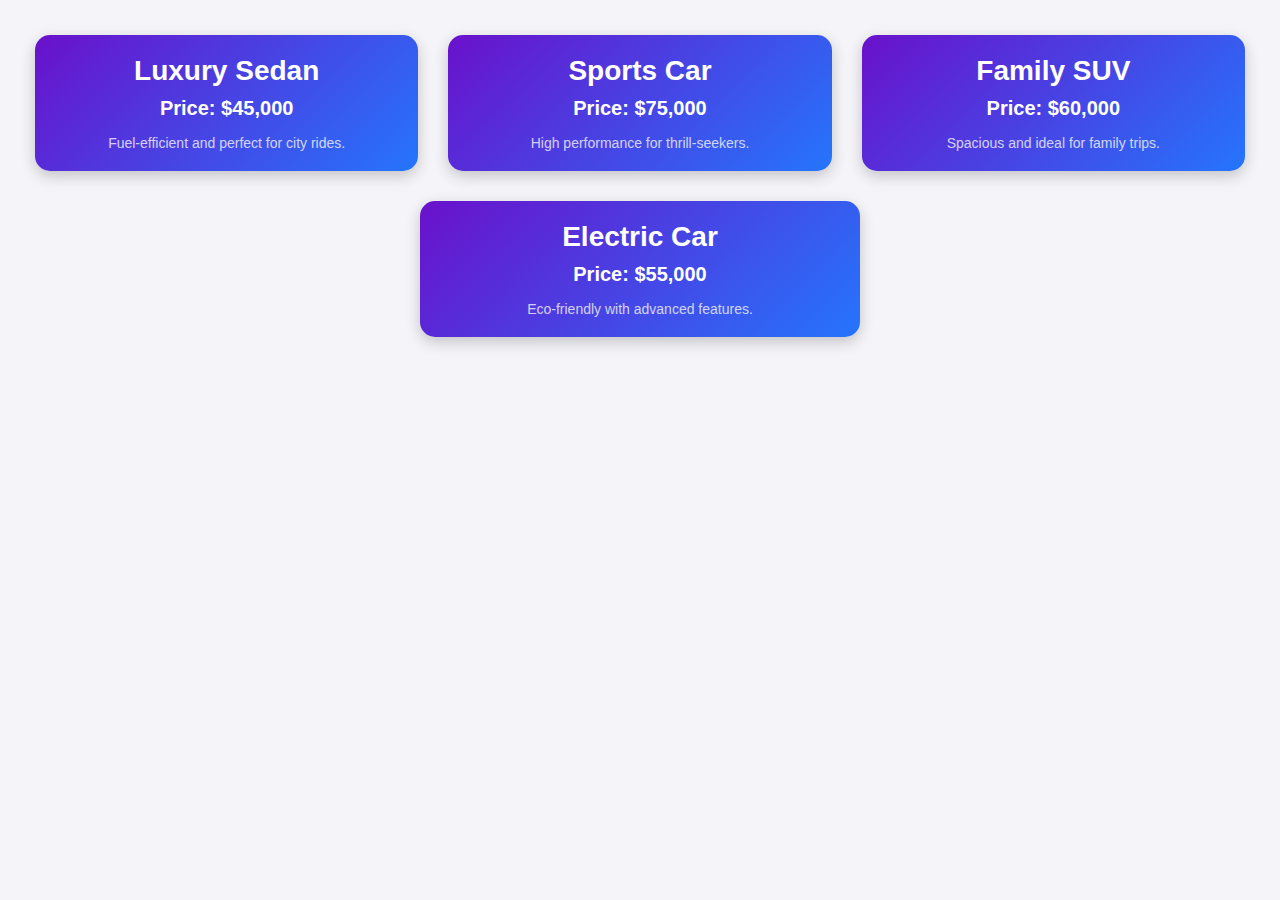
==== index.html @ 3abd6bcb "Add files via upload" ====
<!DOCTYPE html>
<html lang="en">
<head>
    <meta charset="UTF-8">
    <meta name="viewport" content="width=device-width, initial-scale=1.0">
    <title>Responsive Design with Car Prices</title>
    <style>
        body {
            margin: 0;
            font-family: 'Arial', sans-serif;
            background-color: #f4f4f9;
            color: #333;
        }

        .container {
            display: flex;
            flex-wrap: wrap;
            justify-content: center;
            padding: 20px;
        }

        .box {
            background: linear-gradient(135deg, #6a11cb, #2575fc);
            color: white;
            text-align: center;
            padding: 20px;
            margin: 15px;
            flex: 1 1 300px;
            max-width: 400px;
            border-radius: 15px;
            box-shadow: 0 5px 15px rgba(0, 0, 0, 0.2);
            transition: transform 0.3s, box-shadow 0.3s;
        }

        .box:hover {
            transform: translateY(-10px);
            box-shadow: 0 8px 20px rgba(0, 0, 0, 0.3);
        }

        .box h2 {
            margin: 0 0 10px;
            font-size: 28px;
        }

        .box p {
            margin: 10px 0 0;
            font-size: 20px;
            font-weight: bold;
        }

        .box .details {
            margin-top: 15px;
            font-size: 14px;
            color: #f4f4f9;
            opacity: 0.8;
        }

        @media (max-width: 768px) {
            .box {
                flex: 1 1 100%;
            }
        }
    </style>
</head>
<body>
    <div class="container">
        <div class="box">
            <h2>Luxury Sedan</h2>
            <p>Price: $45,000</p>
            <div class="details">Fuel-efficient and perfect for city rides.</div>
        </div>
        <div class="box">
            <h2>Sports Car</h2>
            <p>Price: $75,000</p>
            <div class="details">High performance for thrill-seekers.</div>
        </div>
        <div class="box">
            <h2>Family SUV</h2>
            <p>Price: $60,000</p>
            <div class="details">Spacious and ideal for family trips.</div>
        </div>
        <div class="box">
            <h2>Electric Car</h2>
            <p>Price: $55,000</p>
            <div class="details">Eco-friendly with advanced features.</div>
        </div>
    </div>
</body>
</html>
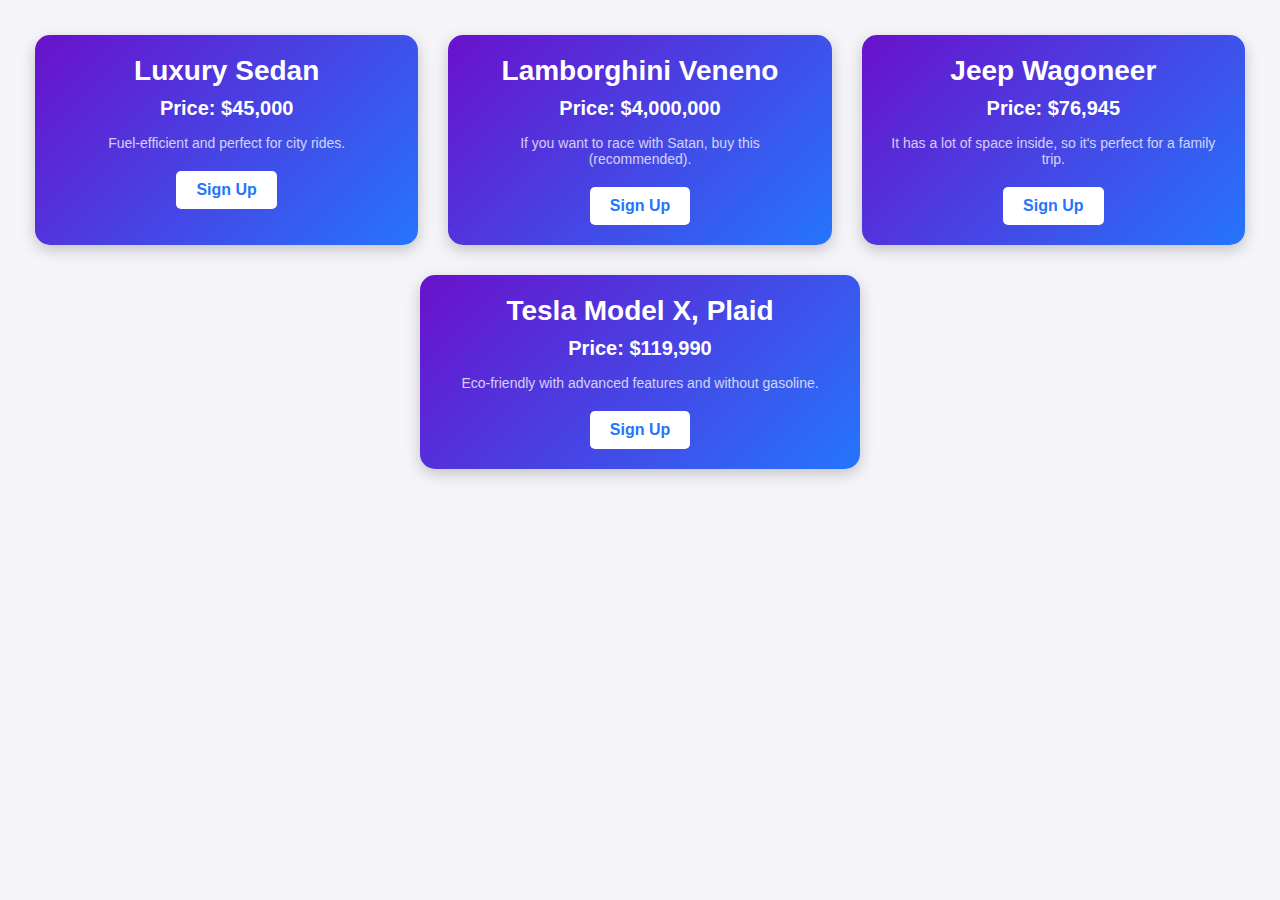
==== commit 744bfc67: "Add files via upload" ====
--- a/index.html
+++ b/index.html
@@ -55,6 +55,27 @@
             opacity: 0.8;
         }
 
+        .box .signup {
+            margin-top: 20px;
+        }
+
+        .box .signup button {
+            padding: 10px 20px;
+            font-size: 16px;
+            font-weight: bold;
+            color: #2575fc;
+            background-color: white;
+            border: none;
+            border-radius: 5px;
+            cursor: pointer;
+            transition: background-color 0.3s, transform 0.2s;
+        }
+
+        .box .signup button:hover {
+            background-color: #e0e0e0;
+            transform: scale(1.05);
+        }
+
         @media (max-width: 768px) {
             .box {
                 flex: 1 1 100%;
@@ -68,22 +89,36 @@
             <h2>Luxury Sedan</h2>
             <p>Price: $45,000</p>
             <div class="details">Fuel-efficient and perfect for city rides.</div>
+            <div class="signup">
+                <button>Sign Up</button>
+            </div>
         </div>
         <div class="box">
-            <h2>Sports Car</h2>
-            <p>Price: $75,000</p>
-            <div class="details">High performance for thrill-seekers.</div>
+            <h2>Lamborghini Veneno</h2>
+            <p>Price: $4,000,000</p>
+            <div class="details">If you want to race with Satan, buy this (recommended).</div>
+            <div class="signup">
+                <button>Sign Up</button>
+            </div>
         </div>
         <div class="box">
-            <h2>Family SUV</h2>
-            <p>Price: $60,000</p>
-            <div class="details">Spacious and ideal for family trips.</div>
+            <h2>Jeep Wagoneer</h2>
+            <p>Price: $76,945</p>
+            <div class="details">
+                It has a lot of space inside, so it's perfect for a family trip.
+                </div>
+            <div class="signup">
+                <button>Sign Up</button>
+            </div>
         </div>
         <div class="box">
-            <h2>Electric Car</h2>
-            <p>Price: $55,000</p>
-            <div class="details">Eco-friendly with advanced features.</div>
+            <h2>Tesla Model X, Plaid</h2>
+            <p>Price: $119,990</p>
+            <div class="details">Eco-friendly with advanced features and without gasoline.</div>
+            <div class="signup">
+                <button>Sign Up</button>
+            </div>
         </div>
     </div>
 </body>
-</html>
+</html>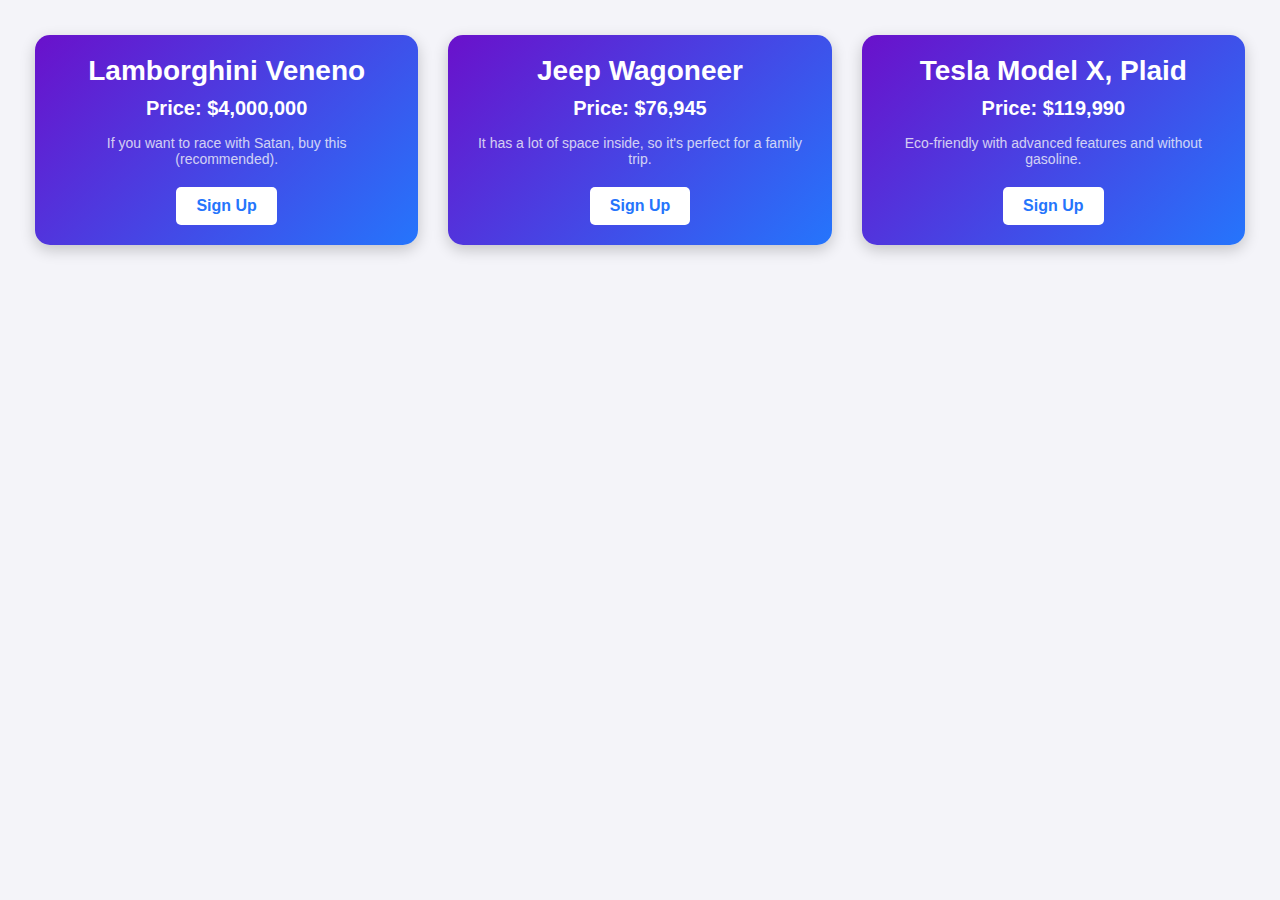
==== commit 53ee154e: "Add files via upload" ====
--- a/index.html
+++ b/index.html
@@ -86,14 +86,6 @@
 <body>
     <div class="container">
         <div class="box">
-            <h2>Luxury Sedan</h2>
-            <p>Price: $45,000</p>
-            <div class="details">Fuel-efficient and perfect for city rides.</div>
-            <div class="signup">
-                <button>Sign Up</button>
-            </div>
-        </div>
-        <div class="box">
             <h2>Lamborghini Veneno</h2>
             <p>Price: $4,000,000</p>
             <div class="details">If you want to race with Satan, buy this (recommended).</div>
@@ -121,4 +113,4 @@
         </div>
     </div>
 </body>
-</html>+</html>
